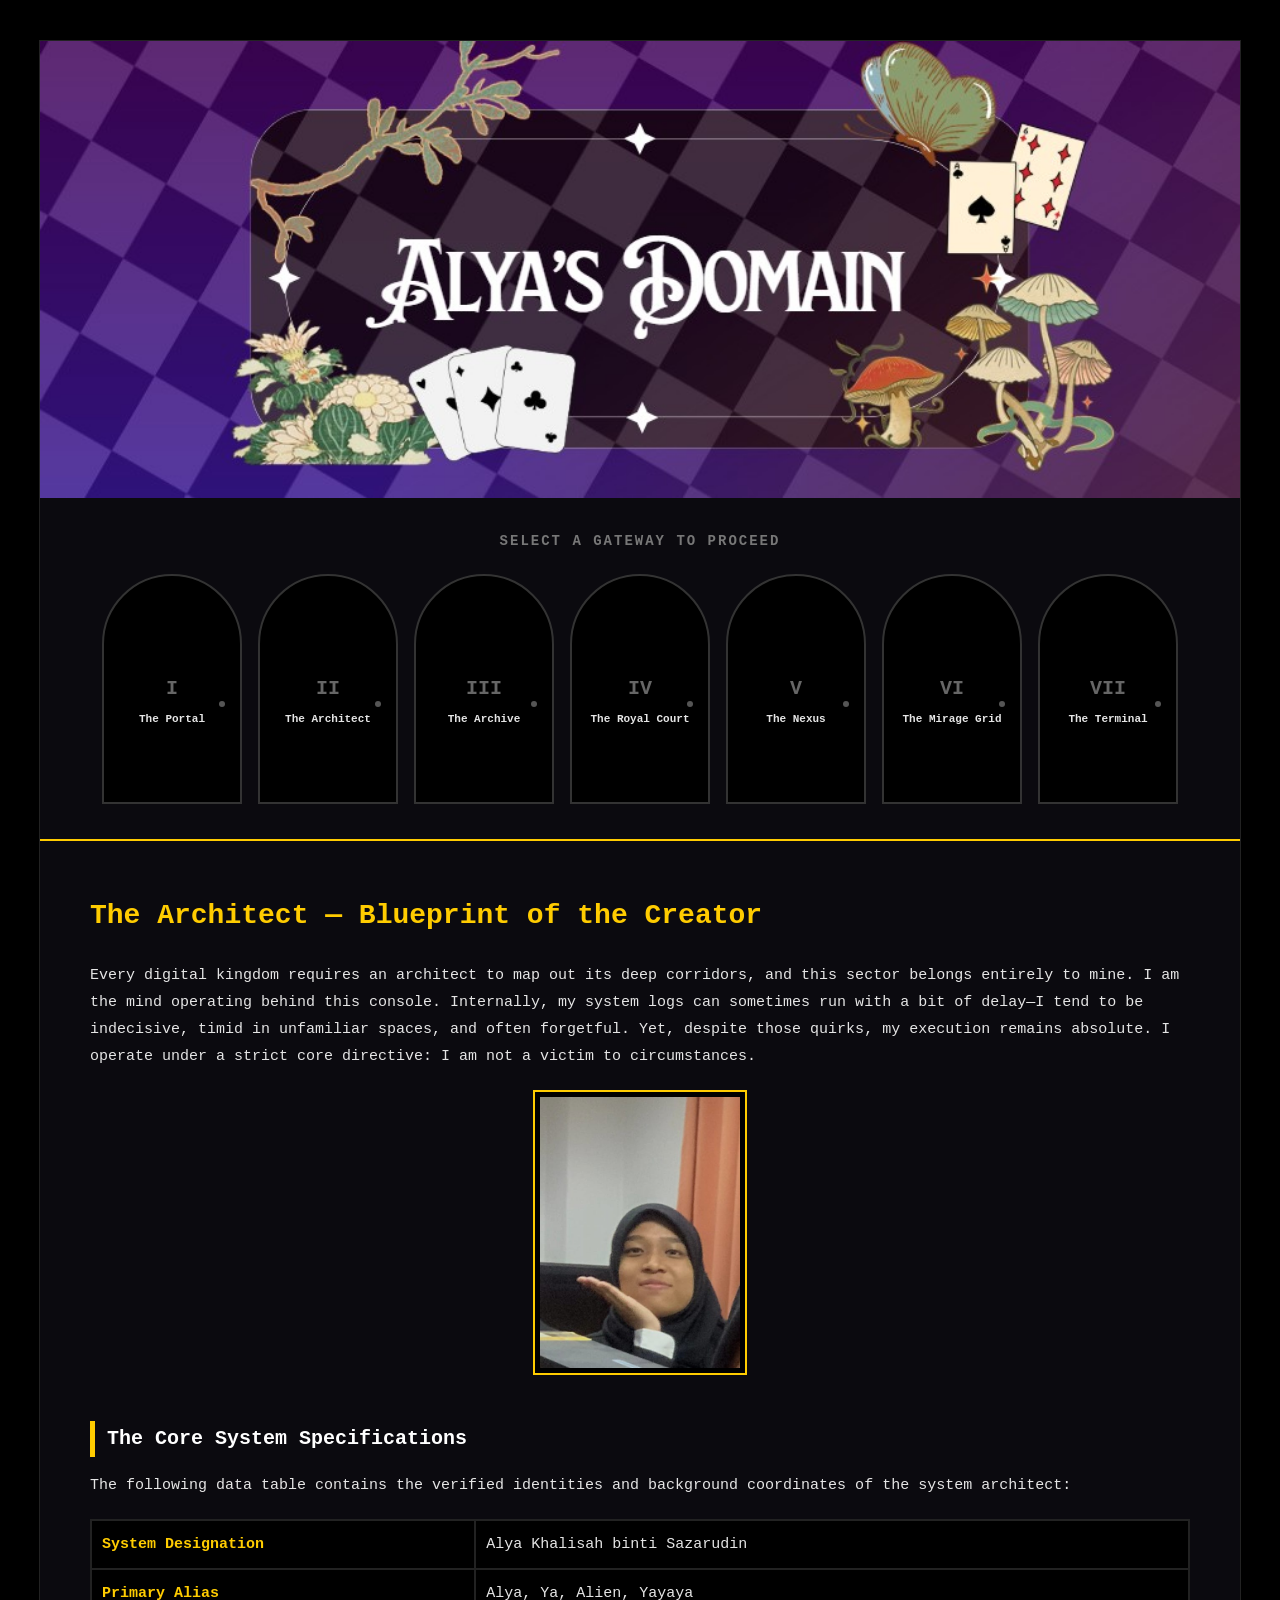
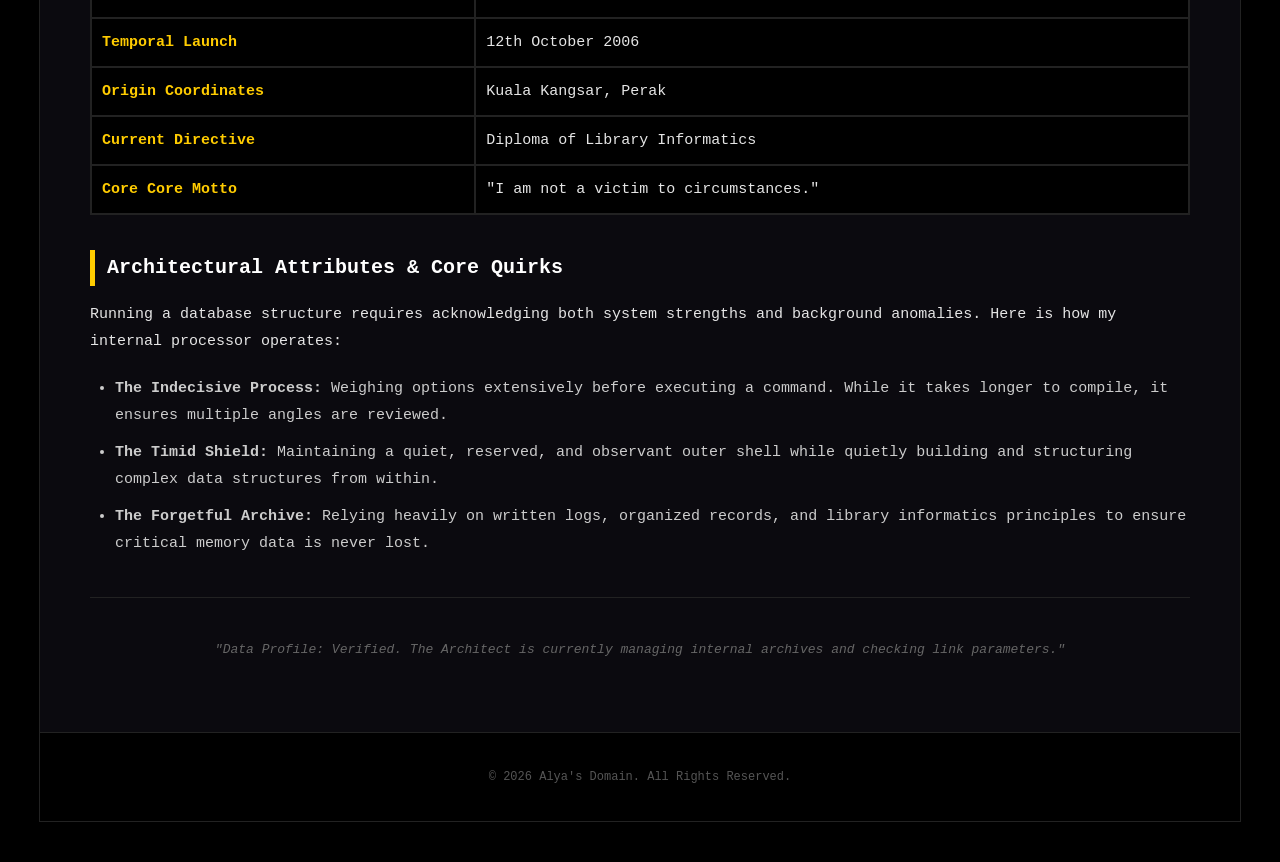
==== about.html @ 8f6d0d11 "Add files via upload first upload" ====
<?xml version="1.0" encoding="UTF-8"?>
<!DOCTYPE html PUBLIC "-//W3C//DTD XHTML 1.0 Strict//EN" "http://www.w3.org/TR/xhtml1/DTD/xhtml1-strict.dtd">
<html xmlns="http://www.w3.org/1999/xhtml" xml:lang="en" lang="en">
<head>
    <meta http-equiv="Content-Type" content="text/html; charset=UTF-8" />
    <title>Alya's Domain — The Architect</title>
    <link rel="stylesheet" type="text/css" href="style.css" />
</head>
<body>

    <div id="main-container">

        <div id="header-area">
            <img src="banner.jpg" alt="Alya's Domain - Step Inside, My Whimsical World Awaits You" />
        </div>

        <div id="nav-container">
            <h2>Select a Gateway to Proceed</h2>
            
            <div id="doors-grid">
                <a href="index.html" class="door">
                    <span class="door-number">I</span>
                    <span class="door-title">The Portal</span>
                </a>
                
                <a href="about.html" class="door">
                    <span class="door-number">II</span>
                    <span class="door-title">The Architect</span>
                </a>
                
                <a href="education.html" class="door">
                    <span class="door-number">III</span>
                    <span class="door-title">The Archive</span>
                </a>
                
                <a href="family.html" class="door">
                    <span class="door-number">IV</span>
                    <span class="door-title">The Royal Court</span>
                </a>
                
                <a href="hobbies.html" class="door">
                    <span class="door-number">V</span>
                    <span class="door-title">The Nexus</span>
                </a>
                
                <a href="gallery.html" class="door">
                    <span class="door-number">VI</span>
                    <span class="door-title">The Mirage Grid</span>
                </a>
                
                <a href="contact.html" class="door">
                    <span class="door-number">VII</span>
                    <span class="door-title">The Terminal</span>
                </a>
            </div>
        </div>

        <div id="content-area">
            <h1>The Architect — Blueprint of the Creator</h1>
            
            <p>Every digital kingdom requires an architect to map out its deep corridors, and this sector belongs entirely to mine. I am the mind operating behind this console. Internally, my system logs can sometimes run with a bit of delay—I tend to be indecisive, timid in unfamiliar spaces, and often forgetful. Yet, despite those quirks, my execution remains absolute. I operate under a strict core directive: I am not a victim to circumstances.</p>

            <div id="architect-profile-block" style="text-align: center; margin-bottom: 35px;">
                <img src="avatar.jpeg" alt="The Architect Avatar - Alya Khalisah" style="border: 2px solid #ffcc00; max-width: 200px; width: 100%; height: auto; padding: 5px; background-color: #000000;" />
            </div>

            <h2>The Core System Specifications</h2>
            <p>The following data table contains the verified identities and background coordinates of the system architect:</p>

            <table border="1" cellpadding="10" cellspacing="0" style="width:100%; border-color: #222222; margin-bottom: 30px;">
                <tr>
                    <td style="width: 35%; font-weight: bold; color: #ffcc00;">System Designation</td>
                    <td>Alya Khalisah binti Sazarudin</td>
                </tr>
                <tr>
                    <td style="font-weight: bold; color: #ffcc00;">Primary Alias</td>
                    <td>Alya, Ya, Alien, Yayaya</td>
                </tr>
                <tr>
                    <td style="font-weight: bold; color: #ffcc00;">Temporal Launch</td>
                    <td>12th October 2006</td>
                </tr>
                <tr>
                    <td style="font-weight: bold; color: #ffcc00;">Origin Coordinates</td>
                    <td>Kuala Kangsar, Perak</td>
                </tr>
                <tr>
                    <td style="font-weight: bold; color: #ffcc00;">Current Directive</td>
                    <td>Diploma of Library Informatics</td>
                </tr>
                <tr>
                    <td style="font-weight: bold; color: #ffcc00;">Core Core Motto</td>
                    <td>"I am not a victim to circumstances."</td>
                </tr>
            </table>

            <h2>Architectural Attributes &amp; Core Quirks</h2>
            <p>Running a database structure requires acknowledging both system strengths and background anomalies. Here is how my internal processor operates:</p>
            
            <ul>
                <li><strong>The Indecisive Process:</strong> Weighing options extensively before executing a command. While it takes longer to compile, it ensures multiple angles are reviewed.</li>
                <li><strong>The Timid Shield:</strong> Maintaining a quiet, reserved, and observant outer shell while quietly building and structuring complex data structures from within.</li>
                <li><strong>The Forgetful Archive:</strong> Relying heavily on written logs, organized records, and library informatics principles to ensure critical memory data is never lost.</li>
            </ul>

            <hr />

            <p class="status-text"><em>"Data Profile: Verified. The Architect is currently managing internal archives and checking link parameters."</em></p>
        </div>

        <div id="footer-area">
            <p>&copy; 2026 Alya's Domain. All Rights Reserved.</p>
        </div>

    </div> </body>
</html>
---- style.css ----
@charset "UTF-8";

/* ==========================================================================
   1.0 GLOBAL STYLES & RESET (UPDATED FOR COURIER & PITCH-BLACK THEME)
   ========================================================================== */
html, body {
    margin: 0;
    padding: 0;
    background-color: #000000; /* Pure black outer background */
    color: #e5e5e5;            /* Stark typewriter silver-white text */
    font-family: 'Courier New', Courier, monospace; /* Monospaced typewriter font */
}

/* Main Centered Container Grid */
#main-container {
    max-width: 1200px;        
    width: 95%;               
    margin: 40px auto;        
    background-color: #0b0a0f; /* Dark charcoal interior body box for subtle contrast */
    border: 1px solid #222222; /* Clean, subtle border line */
    box-shadow: 0px 10px 40px rgba(0,0,0,0.9);
}

/* ==========================================================================
   2.0 HEADER AREA (BANNER)
   ========================================================================== */
#header-area {
    text-align: center;
    background-color: #000000;
}

#header-area img {
    width: 100%;
    height: auto;
    display: block;
}

/* ==========================================================================
   3.0 ARCHED DOOR NAVIGATION BAR
   ========================================================================== */
#nav-container {
    background-color: #0b0a0f;
    padding: 35px 15px;
    text-align: center;
    border-bottom: 2px solid #ffcc00; /* Signature gold border */
}

#nav-container h2 {
    color: #777777;
    font-size: 14px;
    text-transform: uppercase;
    letter-spacing: 2px;
    margin-top: 0;
    margin-bottom: 25px;
}

/* Flex layout to align all 7 doors side-by-side */
#doors-grid {
    display: flex;
    justify-content: center;
    gap: 16px;
    flex-wrap: wrap; 
}

/* Individual Arched Door Settings */
.door {
    display: flex;
    flex-direction: column;
    justify-content: center;
    align-items: center;
    
    width: 140px;
    height: 230px;
    background-color: #000000; /* Contrast door fill with background */
    border: 2px solid #333333;  
    
    /* Arched gateway style */
    border-radius: 100px 100px 0px 0px; 
    
    text-decoration: none;
    position: relative;
    cursor: pointer;
    padding-top: 25px;
    box-sizing: border-box;
    transition: all 0.4s cubic-bezier(0.25, 0.8, 0.25, 1);
}

/* Small Doorknob Detail */
.door::after {
    content: '';
    position: absolute;
    right: 15px;
    top: 55%;
    width: 6px;
    height: 6px;
    background-color: #555555;
    border-radius: 50%;
    transition: background-color 0.4s ease;
}

/* Text Element formatting inside doors */
.door-number {
    font-size: 20px;
    font-weight: bold;
    color: #666666;
    margin-bottom: 12px;
    transition: color 0.4s ease;
}

.door-title {
    font-size: 11px;
    font-weight: bold;
    color: #e5e5e5;
    text-align: center;
    padding: 0 6px;
    line-height: 1.4;
    transition: color 0.4s ease;
}

/* 3.1 INTERACTIVE HOVER ACTIONS (Secures Link Customization Marks) */
.door:hover {
    transform: translateY(-10px);    
    background-color: #111116;       
    border-color: #ffcc00;           /* Glowing gold arch trim */
    box-shadow: 0px 10px 20px rgba(255, 204, 0, 0.15);
}

.door:hover::after {
    background-color: #ffcc00;       
    box-shadow: 0 0 5px #ffcc00;
}

.door:hover .door-number {
    color: #ffcc00;
}

.door:hover .door-title {
    color: #ffffff;
    text-shadow: 0 0 5px rgba(255, 204, 0, 0.5);
}

.door:visited .door-number {
    opacity: 0.5; 
}

/* ==========================================================================
   4.0 MAIN CONTENT LAYOUT
   ========================================================================== */
#content-area {
    padding: 50px;
    line-height: 1.8;
}

#content-area h1 {
    color: #ffcc00; /* Gold headline accent */
    font-size: 28px;
    font-weight: bold;
    margin-top: 0;
    margin-bottom: 20px;
}

#content-area h2 {
    color: #ffffff;
    font-size: 20px;
    font-weight: bold;
    margin-top: 35px;
    margin-bottom: 15px;
    border-left: 5px solid #ffcc00;
    padding-left: 12px;
}

#content-area p {
    font-size: 15px;
    margin-bottom: 20px;
}

/* Bullet List Structuring */
#content-area ul {
    margin-bottom: 30px;
    padding-left: 25px;
}

#content-area li {
    font-size: 15px;
    margin-bottom: 10px;
    color: #cccccc;
}

#content-area hr {
    border: 0;
    height: 1px;
    background: #222222;
    margin: 40px 0;
}

.status-text {
    color: #666666 !important;
    font-size: 13px !important;
    text-align: center;
}

/* ==========================================================================
   5.0 FOOTER LAYOUT
   ========================================================================== */
#footer-area {
    background-color: #000000;
    padding: 25px;
    text-align: center;
    font-size: 12px;
    color: #555555;
    border-top: 1px solid #222222;
}

/* ==========================================================================
   6.0 TABLE CUSTOMIZATION (FOR THE ARCHITECT & ARCHIVE)
   ========================================================================= */
table {
    border-collapse: collapse;
    background-color: #000000;
    margin-top: 20px;
}

table td {
    border: 2px solid #222222;
    color: #e5e5e5;
    font-size: 15px;
}

/* Gives the table header row a subtle text color accent */
table thead tr td {
    border-bottom: 2px solid #ffcc00 !important;
}

/* ==========================================================================
   7.0 FAMILY GRID LAYOUT (COMPACT HORIZONTAL EDITION)
   ========================================================================== */
.family-grid {
    display: flex;
    flex-wrap: wrap;
    gap: 15px;
    margin-bottom: 35px;
    justify-content: center; /* Centers the row of photos */
}

/* Individual photo frames - Downsized to fit 4 in a row */
.family-card {
    background-color: #000000;
    border: 2px solid #222222;
    padding: 8px;
    width: 22%; /* Fits 4 cards beautifully across the 1200px container */
    min-width: 160px; /* Prevents them from getting unreadably small */
    box-sizing: border-box;
    text-align: center;
    transition: all 0.4s ease;
}

.family-card img {
    width: 100%;
    height: 180px;       /* Forces all images to have the exact same height */
    object-fit: cover;   /* Crops them cleanly so they don't look squished or stretched */
    display: block;
    border: 1px solid #111116;
}

/* Caption under each family picture */
.family-card .caption {
    font-size: 11px;
    color: #666666;
    margin: 8px 0 0 0;
    text-transform: uppercase;
    letter-spacing: 1px;
    transition: color 0.4s ease;
}

/* Interaction Hover Effect */
.family-card:hover {
    border-color: #ffcc00;
    box-shadow: 0px 5px 15px rgba(255, 204, 0, 0.15);
    transform: translateY(-5px);
}

.family-card:hover .caption {
    color: #ffcc00;
}

/* ==========================================================================
   8.0 MULTI-COLUMN HOBBIES LAYOUT
   ========================================================================== */
.hobbies-container {
    display: flex;
    flex-wrap: wrap;
    gap: 20px;
    margin-top: 30px;
    justify-content: space-between;
}

/* Individual Columns */
.hobby-column {
    background-color: #000000;
    border: 2px solid #222222;
    padding: 20px;
    width: 31%; /* Sets up 3 clean columns side-by-side */
    min-width: 280px; /* Ensures text looks good on small tablet layouts */
    box-sizing: border-box;
    transition: all 0.4s ease;
}

.hobby-column h3 {
    color: #ffcc00; /* Signature Gold Sub-headers */
    font-size: 16px;
    margin-top: 0;
    margin-bottom: 15px;
    text-transform: uppercase;
    letter-spacing: 1px;
    border-bottom: 1px dashed #333333;
    padding-bottom: 10px;
}

.hobby-column p {
    font-size: 14px !important;
    line-height: 1.6;
    margin-bottom: 15px;
}

/* Interaction Focus Glow */
.hobby-column:hover {
    border-color: #ffcc00;
    box-shadow: 0px 5px 15px rgba(255, 204, 0, 0.1);
    transform: translateY(-3px);
}

/* Stack into a single vertical column on mobile phones */
@media (max-width: 900px) {
    .hobby-column {
        width: 100%;
    }
}

/* ==========================================================================
   9.0 COMPACT MULTIMEDIA SYSTEM (THE MIRAGE GRID)
   ========================================================================== */
/* The 3-Column Image Matrix (Fits 6 photos perfectly as 2 rows of 3) */
.gallery-matrix {
    display: flex;
    flex-wrap: wrap;
    gap: 15px;
    margin-bottom: 40px;
    justify-content: space-between;
}

.gallery-item {
    background-color: #000000;
    border: 2px solid #222222;
    padding: 8px;
    width: 31.5%; /* Keeps them perfectly aligned in sets of three */
    min-width: 250px;
    box-sizing: border-box;
    text-align: center;
    transition: all 0.4s ease;
}

.gallery-item img {
    width: 100%;
    height: 180px; /* Uniform height keeps your layout balanced */
    object-fit: cover;
    border: 1px solid #111116;
}

.caption, .file-spec {
    font-size: 11px;
    color: #666666;
    margin: 8px 0 0 0;
    text-transform: uppercase;
    letter-spacing: 1px;
}

/* Audio Player Container Box */
.media-stream-box {
    background-color: #000000;
    border: 2px solid #222222;
    padding: 20px;
    margin-bottom: 40px;
    box-sizing: border-box;
    transition: all 0.4s ease;
}

.media-stream-box h3, .video-card h3 {
    color: #ffcc00;
    font-size: 14px;
    margin-top: 0;
    margin-bottom: 12px;
    text-transform: uppercase;
    letter-spacing: 1px;
}

.audio-control-layer {
    padding: 10px 0;
}

audio {
    width: 100%;
    filter: invert(90%) hue-rotate(180deg); /* Dark mode audio player override */
}

/* Video Columns Layout (Side-by-Side) */
.video-matrix {
    display: flex;
    gap: 20px;
    flex-wrap: wrap;
}

.video-card {
    background-color: #000000;
    border: 2px solid #222222;
    padding: 20px;
    width: 48.5%; /* Two neat, equal columns */
    min-width: 280px;
    box-sizing: border-box;
    transition: all 0.4s ease;
}

.video-frame video {
    border: 1px solid #222222;
    background-color: #000000;
    display: block;
}

/* Master Hover Focus Effects */
.gallery-item:hover, .media-stream-box:hover, .video-card:hover {
    border-color: #ffcc00;
    box-shadow: 0px 5px 15px rgba(255, 204, 0, 0.15);
    transform: translateY(-3px);
}

/* Responsive adjustment for portable screens */
@media (max-width: 800px) {
    .gallery-item, .video-card {
        width: 100%;
    }
}

/* ==========================================================================
   10.0 INTERACTIVE FORM STYLING (THE TERMINAL)
   ========================================================================== */
#terminal-form-box {
    background-color: #000000;
    border: 2px solid #222222;
    padding: 30px;
    margin: 30px 0 40px 0;
    box-sizing: border-box;
}

#terminal-form-box h2 {
    color: #ffcc00 !important;
    font-size: 16px;
    margin-top: 0 !important;
    border: none !important;
    padding: 0 !important;
    margin-bottom: 25px;
}

/* Individual Form Formatting rows */
.form-group {
    margin-bottom: 20px;
    display: flex;
    flex-direction: column;
}

.form-group label {
    font-size: 13px;
    color: #ffcc00;
    margin-bottom: 8px;
    text-transform: uppercase;
    letter-spacing: 1px;
}

/* Style for inputs, select, and textarea */
.form-group input[type="text"], 
.form-group select, 
.form-group textarea {
    background-color: #111116;
    border: 1px solid #333333;
    padding: 12px;
    font-family: 'Courier New', Courier, monospace;
    color: #ffffff;
    font-size: 14px;
    box-sizing: border-box;
    transition: all 0.3s ease;
}

/* Focus illumination highlight */
.form-group input[type="text"]:focus, 
.form-group select:focus, 
.form-group textarea:focus {
    outline: none;
    border-color: #ffcc00;
    background-color: #000000;
    box-shadow: 0 0 8px rgba(255, 204, 0, 0.2);
}

/* Button Formatting Container */
.form-button-layer {
    display: flex;
    gap: 15px;
    justify-content: flex-end;
    margin-top: 25px;
}

/* Universal Typewriter Buttons */
.btn-terminal {
    font-family: 'Courier New', Courier, monospace;
    padding: 12px 24px;
    font-size: 13px;
    font-weight: bold;
    cursor: pointer;
    border: 2px solid #333333;
    background-color: #111116;
    color: #cccccc;
    transition: all 0.3s ease;
}

/* Hover Adjustments for Buttons */
.submit-btn:hover {
    border-color: #ffcc00;
    background-color: #ffcc00;
    color: #000000;
    box-shadow: 0 0 10px rgba(255, 204, 0, 0.3);
}

.reset-btn:hover {
    border-color: #ff3333;
    background-color: #ff3333;
    color: #ffffff;
    box-shadow: 0 0 10px rgba(255, 51, 51, 0.3);
}
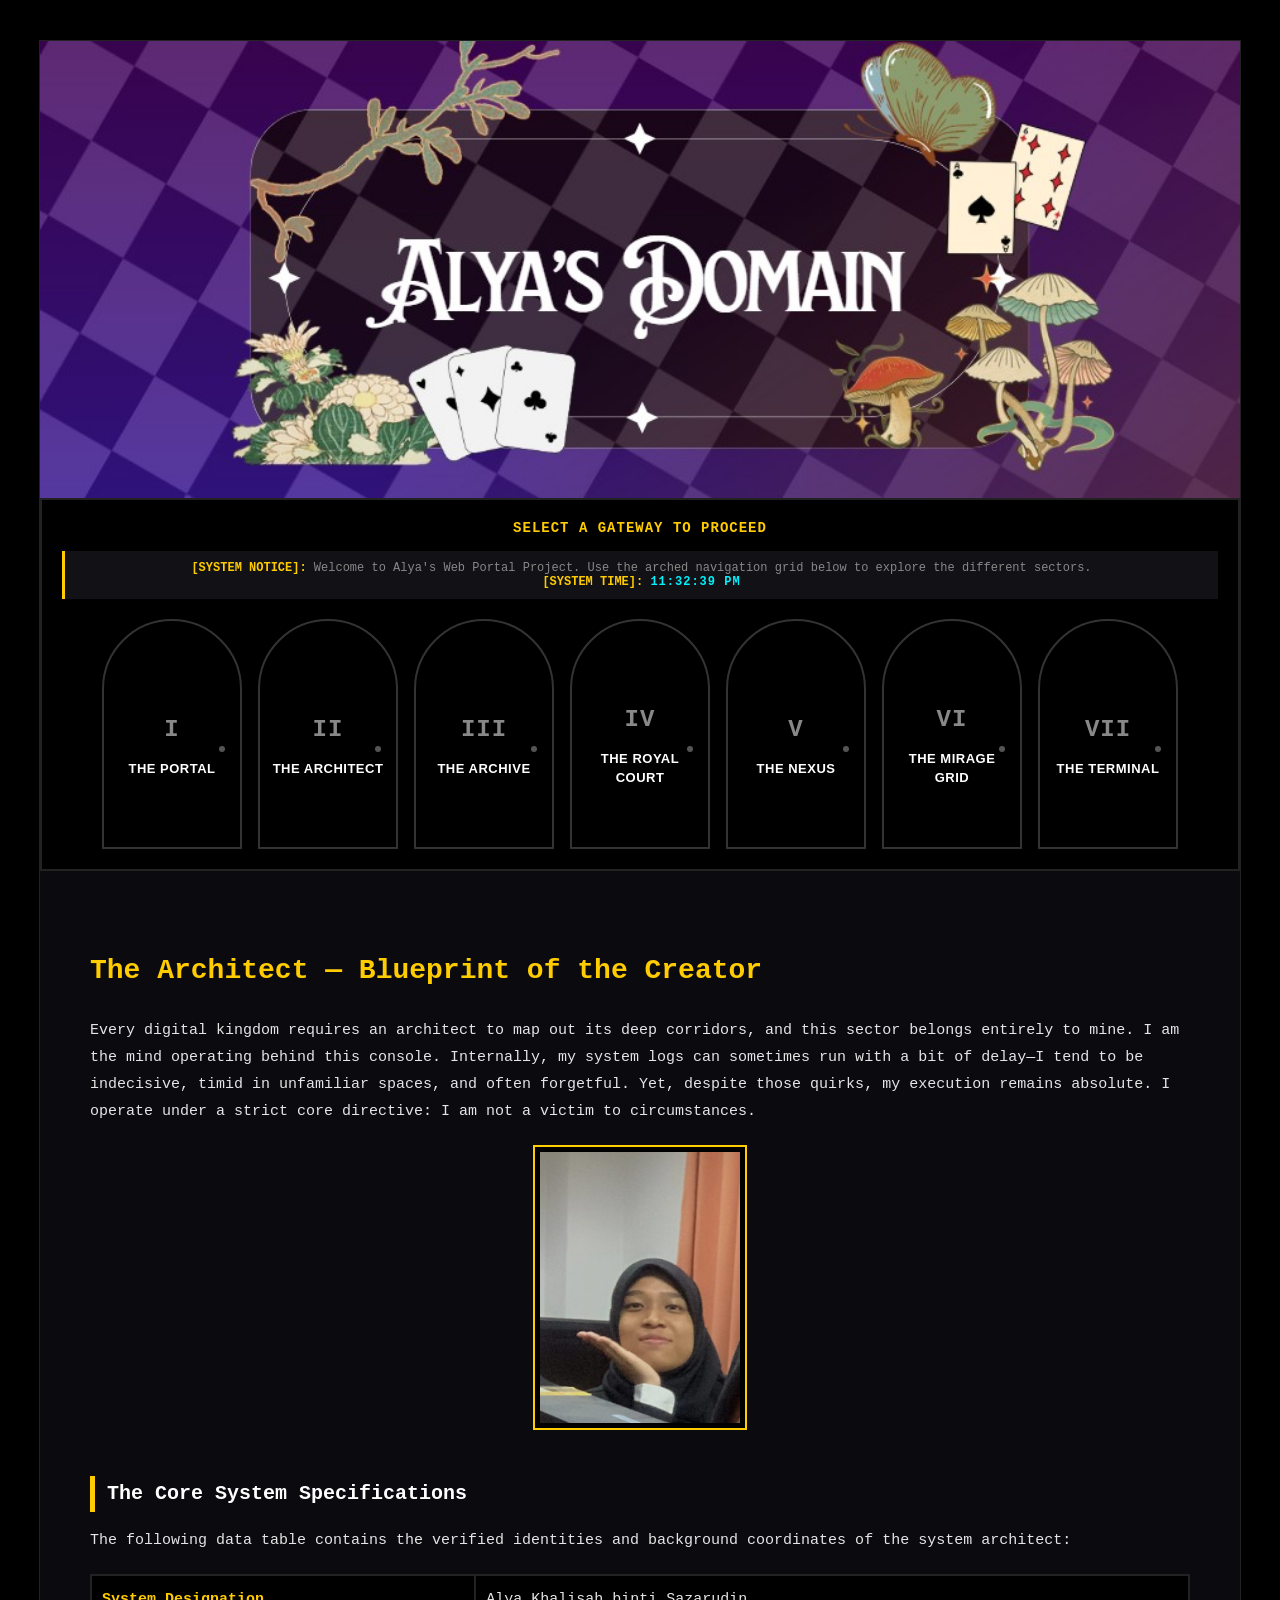
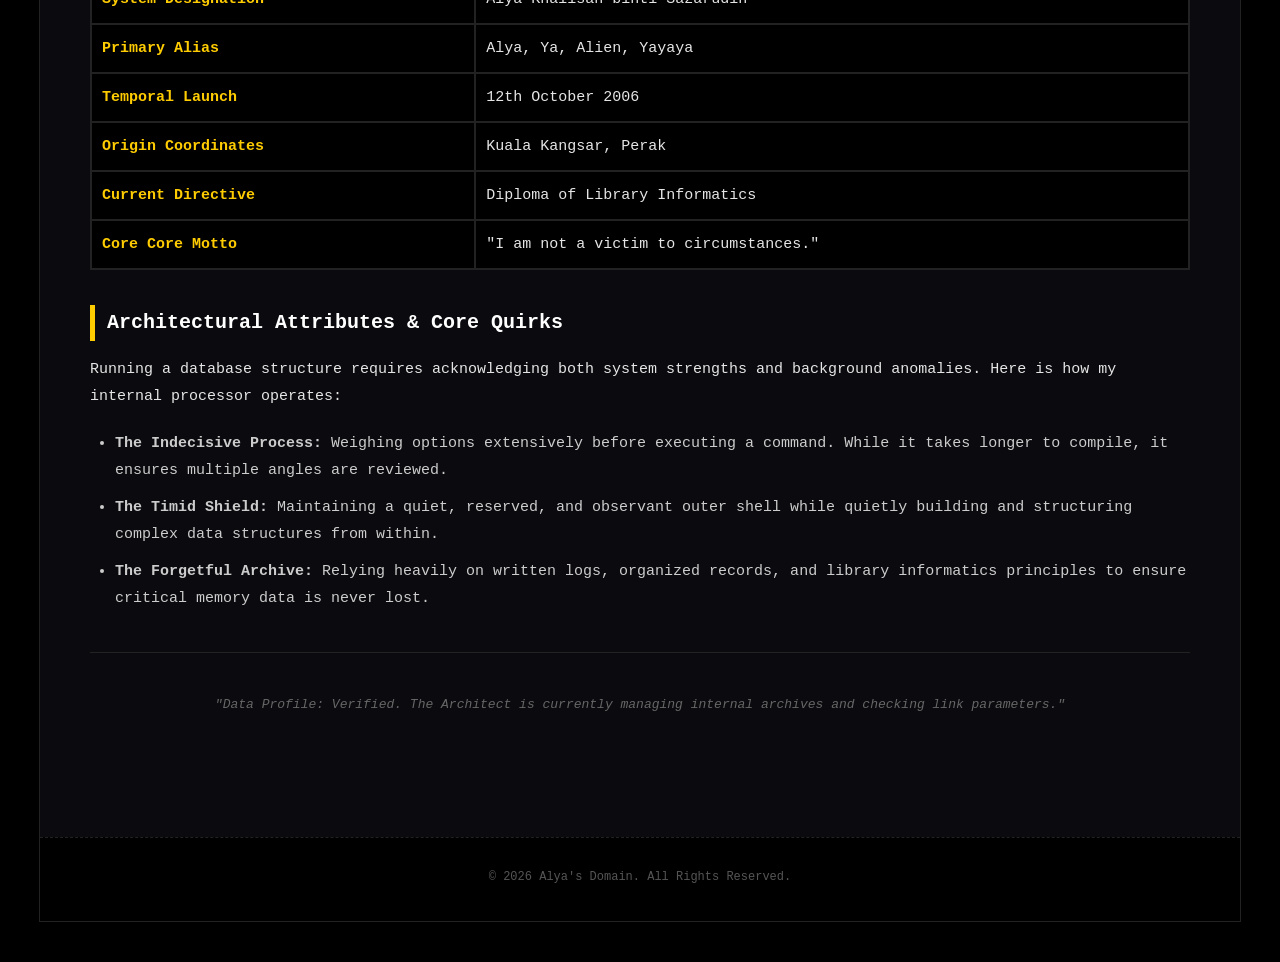
==== commit 9ebac022: "Add files via upload" ====
--- a/about.html
+++ b/about.html
@@ -5,18 +5,46 @@
     <meta http-equiv="Content-Type" content="text/html; charset=UTF-8" />
     <title>Alya's Domain — The Architect</title>
     <link rel="stylesheet" type="text/css" href="style.css" />
+
+<script type="text/javascript">
+//<![CDATA[
+function startTerminalClock() {
+    var today = new Date();
+    var h = today.getHours();
+    var m = today.getMinutes();
+    var s = today.getSeconds();
+    var ampm = h >= 12 ? 'PM' : 'AM';
+    
+    h = h % 12;
+    h = h ? h : 12; 
+    
+    if (h < 10) { h = "0" + h; }
+    if (m < 10) { m = "0" + m; }
+    if (s < 10) { s = "0" + s; }
+    
+    document.getElementById('terminal-clock').innerHTML = h + ":" + m + ":" + s + " " + ampm;
+    setTimeout(startTerminalClock, 1000);
+}
+//]]>
+</script>
 </head>
-<body>
+<body onload="startTerminalClock();">
 
     <div id="main-container">
 
         <div id="header-area">
             <img src="banner.jpg" alt="Alya's Domain - Step Inside, My Whimsical World Awaits You" />
         </div>
-
+        
         <div id="nav-container">
             <h2>Select a Gateway to Proceed</h2>
-            
+
+        <div class="nav-announcement">
+    <strong>[SYSTEM NOTICE]:</strong> Welcome to Alya's Web Portal Project. Use the arched navigation grid below to explore the different sectors. 
+    <br />
+    <strong>[SYSTEM TIME]:</strong> <span id="terminal-clock" style="color: #00f2fe; font-weight: bold; letter-spacing: 1px;">00:00:00 AM</span>
+            </div>
+       
             <div id="doors-grid">
                 <a href="index.html" class="door">
                     <span class="door-number">I</span>
--- a/style.css
+++ b/style.css
@@ -98,22 +98,27 @@
     transition: background-color 0.4s ease;
 }
 
-/* Text Element formatting inside doors */
+/* Text Element formatting inside doors — ENHANCED CLARITY */
 .door-number {
-    font-size: 20px;
-    font-weight: bold;
-    color: #666666;
-    margin-bottom: 12px;
+    font-family: "Courier New", Courier, monospace; /* Clean, cyber-style tech font */
+    font-size: 24px;         /* Bumped up from 20px so numbers are highly distinct */
+    font-weight: 800;        /* Extra bold weight */
+    color: #888888;          /* Brightened idle state */
+    letter-spacing: 1px;
+    margin-bottom: 16px;     /* Added spacing between number and title */
     transition: color 0.4s ease;
 }
 
 .door-title {
-    font-size: 11px;
-    font-weight: bold;
-    color: #e5e5e5;
-    text-align: center;
-    padding: 0 6px;
-    line-height: 1.4;
+    font-family: "Segoe UI", Arial, sans-serif; /* Clean, modern sans-serif for sharp reading */
+    font-size: 13px;         /* Bumped up from 11px to make it instantly legible */
+    font-weight: 700;        /* Bold weight so the letters don't look blurry */
+    color: #ffffff;          /* Changed idle color to pure white for maximum contrast */
+    text-transform: uppercase; /* Makes the title stand out clearly */
+    text-align: center;
+    padding: 0 10px;
+    line-height: 1.5;        /* Better line spacing so words don't bunch up */
+    letter-spacing: 0.5px;   /* Minor breathing room between letters */
     transition: color 0.4s ease;
 }
 
@@ -142,6 +147,52 @@
 .door:visited .door-number {
     opacity: 0.5; 
 }
+
+/* ==========================================================================
+   3.2 INDIVIDUAL DOOR COLOR SPECTRUMS (USING NTH-CHILD)
+   ========================================================================== */
+
+/* Door I: The Portal (Vibrant Turquoise / Cyan) */
+.door:nth-child(1):hover { border-color: #00f2fe; box-shadow: 0px 10px 20px rgba(0, 242, 254, 0.2); }
+.door:nth-child(1):hover::after { background-color: #00f2fe; box-shadow: 0 0 5px #00f2fe; }
+.door:nth-child(1):hover .door-number { color: #00f2fe; }
+.door:nth-child(1):hover .door-title { text-shadow: 0 0 5px rgba(0, 242, 254, 0.6); }
+
+/* Door II: The Architect (Neon Green) */
+.door:nth-child(2):hover { border-color: #38ef7d; box-shadow: 0px 10px 20px rgba(56, 239, 125, 0.2); }
+.door:nth-child(2):hover::after { background-color: #38ef7d; box-shadow: 0 0 5px #38ef7d; }
+.door:nth-child(2):hover .door-number { color: #38ef7d; }
+.door:nth-child(2):hover .door-title { text-shadow: 0 0 5px rgba(56, 239, 125, 0.6); }
+
+/* Door III: The Archive (Electric Sapphire Blue) */
+.door:nth-child(3):hover { border-color: #58a6ff; box-shadow: 0px 10px 20px rgba(88, 166, 255, 0.2); }
+.door:nth-child(3):hover::after { background-color: #58a6ff; box-shadow: 0 0 5px #58a6ff; }
+.door:nth-child(3):hover .door-number { color: #58a6ff; }
+.door:nth-child(3):hover .door-title { text-shadow: 0 0 5px rgba(88, 166, 255, 0.6); }
+
+/* Door IV: The Royal Court (Signature Gold - Keep original style) */
+.door:nth-child(4):hover { border-color: #ffcc00; box-shadow: 0px 10px 20px rgba(255, 204, 0, 0.2); }
+.door:nth-child(4):hover::after { background-color: #ffcc00; box-shadow: 0 0 5px #ffcc00; }
+.door:nth-child(4):hover .door-number { color: #ffcc00; }
+.door:nth-child(4):hover .door-title { text-shadow: 0 0 5px rgba(255, 204, 0, 0.6); }
+
+/* Door V: The Nexus (Sunset Coral Orange) */
+.door:nth-child(5):hover { border-color: #ff9f43; box-shadow: 0px 10px 20px rgba(255, 159, 67, 0.2); }
+.door:nth-child(5):hover::after { background-color: #ff9f43; box-shadow: 0 0 5px #ff9f43; }
+.door:nth-child(5):hover .door-number { color: #ff9f43; }
+.door:nth-child(5):hover .door-title { text-shadow: 0 0 5px rgba(255, 159, 67, 0.6); }
+
+/* Door VI: The Mirage Grid (Vivid Orchid Purple) */
+.door:nth-child(6):hover { border-color: #9b5de5; box-shadow: 0px 10px 20px rgba(155, 93, 229, 0.2); }
+.door:nth-child(6):hover::after { background-color: #9b5de5; box-shadow: 0 0 5px #9b5de5; }
+.door:nth-child(6):hover .door-number { color: #9b5de5; }
+.door:nth-child(6):hover .door-title { text-shadow: 0 0 5px rgba(155, 93, 229, 0.6); }
+
+/* Door VII: The Terminal (Hot Magenta Pink) */
+.door:nth-child(7):hover { border-color: #f15bb5; box-shadow: 0px 10px 20px rgba(241, 91, 181, 0.2); }
+.door:nth-child(7):hover::after { background-color: #f15bb5; box-shadow: 0 0 5px #f15bb5; }
+.door:nth-child(7):hover .door-number { color: #f15bb5; }
+.door:nth-child(7):hover .door-title { text-shadow: 0 0 5px rgba(241, 91, 181, 0.6); }
 
 /* ==========================================================================
    4.0 MAIN CONTENT LAYOUT
@@ -532,4 +583,73 @@
     background-color: #ff3333;
     color: #ffffff;
     box-shadow: 0 0 10px rgba(255, 51, 51, 0.3);
+}
+
+/* ==========================================================================
+   4.0 NAVIGATION ARCHITECTURE & ANNOUNCEMENTS
+   ========================================================================== */
+#nav-container {
+    background-color: #000000;
+    border: 2px solid #222222;
+    padding: 20px;
+    margin-bottom: 25px;
+}
+
+#nav-container h2 {
+    color: #ffcc00;
+    font-size: 14px;
+    margin-top: 0;
+    margin-bottom: 15px;
+    text-transform: uppercase;
+    letter-spacing: 1px;
+}
+
+/* New Uniform Announcement Box */
+.nav-announcement {
+    background-color: #111116;
+    border-left: 3px solid #ffcc00;
+    padding: 10px;
+    margin-bottom: 20px;
+    font-size: 12px;
+    color: #888888;
+}
+
+.nav-announcement strong {
+    color: #ffcc00;
+}
+
+/* ==========================================================================
+   11.0 ANCHOR LINK & COMPREHENSIVE FOOTER DISCLAIMER
+   ========================================================================== */
+/* Back to top anchor style */
+.terminal-anchor {
+    display: inline-block;
+    margin-top: 20px;
+    font-size: 12px;
+    color: #666666;
+    text-decoration: none;
+    text-transform: uppercase;
+    letter-spacing: 1px;
+    transition: color 0.3s ease;
+}
+
+.terminal-anchor:hover {
+    color: #ffcc00;
+}
+
+/* Advanced Multi-Line Footer */
+#footer-area {
+    margin-top: 50px;
+    border-top: 1px dashed #222222;
+    padding-top: 20px;
+    text-align: center;
+}
+
+.footer-disclaimer {
+    font-size: 11px;
+    color: #555555;
+    line-height: 1.8;
+    margin: 5px 0;
+    text-transform: uppercase;
+    letter-spacing: 1px;
 }
